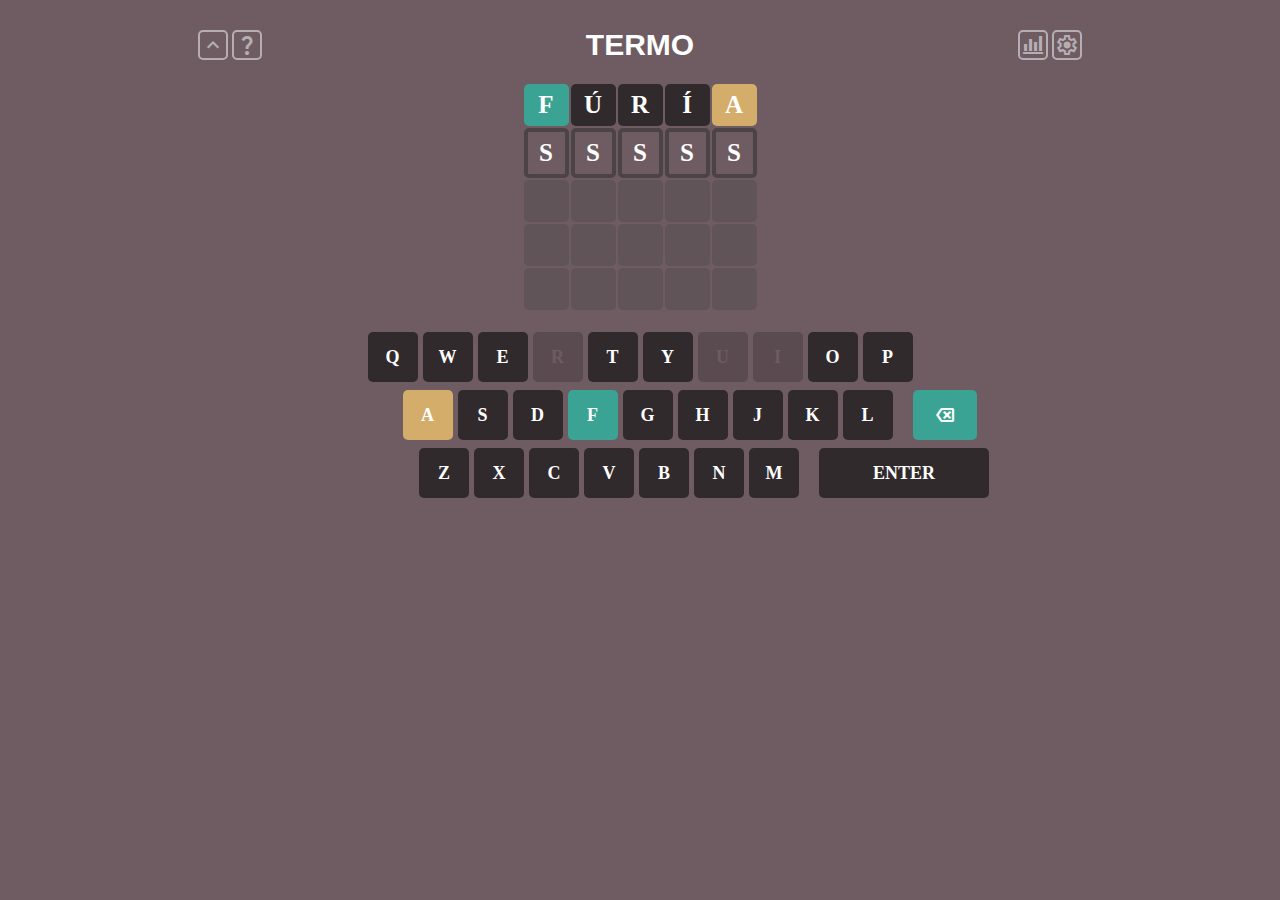
==== Termo/termo.html @ 34dccc16 "Atividade Termo" ====
<!DOCTYPE html>
<html lang="pt-br">
<head>
    <meta charset="UTF-8">
    <meta name="viewport" content="width=device-width, initial-scale=1.0">
    <title>Termo</title>
    <link rel="stylesheet" href="style.css">
    <link rel="stylesheet" href="https://fonts.googleapis.com/css2?family=Material+Symbols+Outlined:opsz,wght,FILL,GRAD@20..48,100..700,0..1,-50..200" />
    <link rel="shortcut icon" href="https://play-lh.googleusercontent.com/HMqznNZmnuR2wmipfZUaPcqrZnkWT9xOoV7QepkuMM5F7NiMviYzqmC-IWlzwFbUew" type="image/x-icon">
</head>
<body>
    <header>
        <div class="icon">
            <span class="material-symbols-outlined">expand_less</span> 
            <span class="material-symbols-outlined">question_mark</span>
        </div>
        <h1>TERMO</h1>
        <div class="icon">
            <span class="material-symbols-outlined">bar_chart_4_bars</span>
            <span class="material-symbols-outlined">settings</span>  
        </div>
    </header>
    <main>
        <table>
            <tr>
                <td class="verde">F</td>
                <td class="marrom">Ú</td>
                <td class="marrom">R</td>
                <td class="marrom">Í</td>
                <td class="amarelo">A</td>
            </tr>
            <tr>
                <td class="borda">S</td>
                <td class="borda">S</td>
                <td class="borda">S</td>
                <td class="borda">S</td>
                <td class="borda">S</td>
            </tr>
            <tr>
                <td></td>
                <td></td>
                <td></td>
                <td></td>
                <td></td>
            </tr>
            <tr>
                <td></td>
                <td></td>
                <td></td>
                <td></td>
                <td></td>
            </tr>
            <tr>
                <td></td>
                <td></td>
                <td></td>
                <td></td>
                <td></td>
            </tr>
        </table>
        <div class="conteiner_teclado">
            <div class="l1">
                <button class="teclado_marrom">Q</button>
                <button class="teclado_marrom">W</button>
                <button class="teclado_marrom">E</button>
                <button class="transparente">R</button>
                <button class="teclado_marrom">T</button>
                <button class="teclado_marrom">Y</button>
                <button class="transparente">U</button>
                <button class="transparente">I</button>
                <button class="teclado_marrom">O</button>
                <button class="teclado_marrom">P</button>
            </div>
            <div class="l2">
                <button class="teclado_amarelo">A</button>
                <button class="teclado_marrom">S</button>
                <button class="teclado_marrom">D</button>
                <button class="teclado_verde">F</button>
                <button class="teclado_marrom">G</button>
                <button class="teclado_marrom">H</button>
                <button class="teclado_marrom">J</button>
                <button class="teclado_marrom">K</button>
                <button class="teclado_marrom">L</button>
                <span class="material-symbols-outlined">backspace</span>
            </div>
            <div class="l3">
                <button class="teclado_marrom">Z</button>
                <button class="teclado_marrom">X</button>
                <button class="teclado_marrom">C</button>
                <button class="teclado_marrom">V</button>
                <button class="teclado_marrom">B</button>
                <button class="teclado_marrom">N</button>
                <button class="teclado_marrom">M</button>
                <button class="enter">ENTER</button>
            </div>
        </div>
    </main>
</body>
</html>
---- Termo/style.css ----
body{
    background-color: #6E5C62;
    color: white;
    text-align: center;  
}
h1{
    max-width: 125px;
    font-size: 30px;
    font-weight: 600;
    font-family: 'Mitr', sans-serif;
}
.icon{
    width: 65px;
}
.icon > span {
    border: 2px solid #B7AEB4;
    border-radius: 5px;
    padding: 1px;
    color: #B7AEB4;
}
header{
    display: flex;
    align-items: center;
    justify-content: space-between;
    margin-left: 15%;
    margin-right: 15%;
}

table{
    margin: auto;
    margin-bottom: 20px;
}
td{
    background-color: #615458;
    height: 40px;
    width: 35px;
    border-radius: 5px;
    font-weight: bold;
    font-size: 25px;
    font-family: Georgia, 'Times New Roman', Times, serif;
}
.verde{
  background-color: #3AA394;  
}
.marrom{
    background-color: #312A2C;
}
.amarelo{
    background-color: #D3AD69;
}
.borda{
    border: 4px solid #4C4347;
    background-color: #6E5C62;
}
.conteiner_teclado{
    display: flex;
    justify-content: center;
    flex-direction: column;
    margin: auto;
    gap: 8px;
}
.enter{
    border: none;
    background-color: #312A2C ;
    color: white;
    font-weight: bold;
    width: 170px;
    height: 50px;
    border-radius: 5px; 
    font-family: Georgia, 'Times New Roman', Times, serif;
    font-weight: 600;
    font-size: 18px;
    margin-left: 15px;
}
.teclado_marrom{
    border: none;
    border-radius: 5px;
    width: 50px;
    height: 50px;
    background-color: #312A2C;
    color: white;
    font-family: Georgia, 'Times New Roman', Times, serif;
    font-weight: 600;
    font-size: 18px;
}
.teclado_amarelo{
    border: none;
    border-radius: 5px;
    width: 50px;
    height: 50px;
    background-color: #D3AD69;
    color: white;
    font-family: Georgia, 'Times New Roman', Times, serif;
    font-weight: 600;
    font-size: 18px;
}
.transparente{
    border: none;
    border-radius: 5px;
    width: 50px;
    height: 50px;
    background-color: #594B4F;
    color: #6E5C62;
    font-family: Georgia, 'Times New Roman', Times, serif;
    font-weight: 600;
    font-size: 18px;
}
.teclado_verde{
    border: none;
    border-radius: 5px;
    width: 50px;
    height: 50px;
    background-color: #3AA394;
    color: white;
    font-family: Georgia, 'Times New Roman', Times, serif;
    font-weight: 600;
    font-size: 18px;
}
.l2 > span{
    border: none;
    border-radius: 5px;
    background-color: #3AA394;
    color: white;
    padding: 13px 20px;
    vertical-align: sub;
    margin-left: 15px;
   
}
.l1{
    display: flex;
    justify-content: center;
    flex-direction: row;
    gap: 5px; 
}
.l2{ 
    display: flex;
    justify-content: center;
    flex-direction: row;
    margin-left:99px;
    gap: 5px;
}
.l3{
    display: flex;
    justify-content: center;
    flex-direction: row;
    margin-left: 128px;
    gap: 5px;
}
@media(max-width:550px){
    .enter{
        border: none;
        background-color: #312A2C ;
        color: white;
        font-weight: bold;
        width: 170px;
        height: 40px;
        border-radius: 5px; 
        font-family: Georgia, 'Times New Roman', Times, serif;
        font-weight: 600;
        font-size: 12px;
        margin-left: 15px;
    }
    .teclado_marrom{
        border: none;
        border-radius: 5px;
        min-width: 10%;
        height: 40px;
        background-color: #312A2C;
        color: white;
        font-family: Georgia, 'Times New Roman', Times, serif;
        font-weight: 600;
        font-size: 12px;
        padding: 5px;
    }
    .teclado_amarelo{
        border: none;
        border-radius: 5px;
        min-width: 10%;
        height: 40px;
        background-color: #D3AD69;
        color: white;
        font-family: Georgia, 'Times New Roman', Times, serif;
        font-weight: 600;
        font-size: 12px;
        padding: 5px;
    }
    .transparente{
        border: none;
        border-radius: 5px;
        min-width: 10%;
        height: 40px;
        background-color: #594B4F;
        color: #6E5C62;
        font-family: Georgia, 'Times New Roman', Times, serif;
        font-weight: 600;
        font-size: 12px;
        padding: 5px;
    }
    .teclado_verde{
        border: none;
        border-radius: 5px;
        min-width: 10%;
        height: 40px;
        background-color: #3AA394;
        color: white;
        font-family: Georgia, 'Times New Roman', Times, serif;
        font-weight: 600;
        font-size: 12px;
        padding: 5px;
    }
    .l2 > span{
        border: none;
        border-radius: 5px;
        background-color: #3AA394;
        color: white;
        padding: 5px 8px;
        vertical-align: sub;
        margin-left: 15px;
       
    }
}
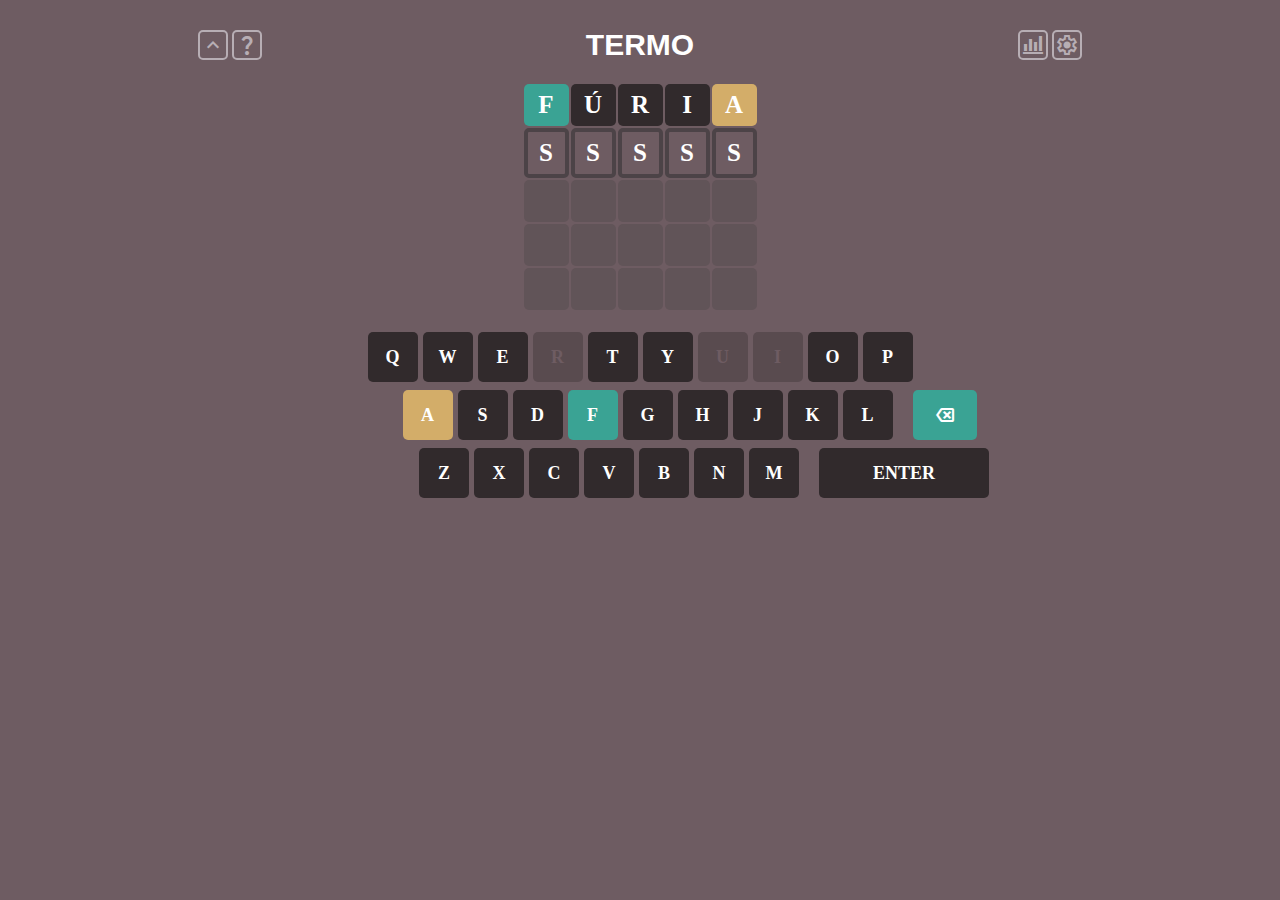
==== commit 1448ae71: "Termo.html" ====
--- a/Termo/termo.html
+++ b/Termo/termo.html
@@ -26,7 +26,7 @@
                 <td class="verde">F</td>
                 <td class="marrom">Ú</td>
                 <td class="marrom">R</td>
-                <td class="marrom">Í</td>
+                <td class="marrom">I</td>
                 <td class="amarelo">A</td>
             </tr>
             <tr>
@@ -96,4 +96,4 @@
         </div>
     </main>
 </body>
-</html>+</html>
